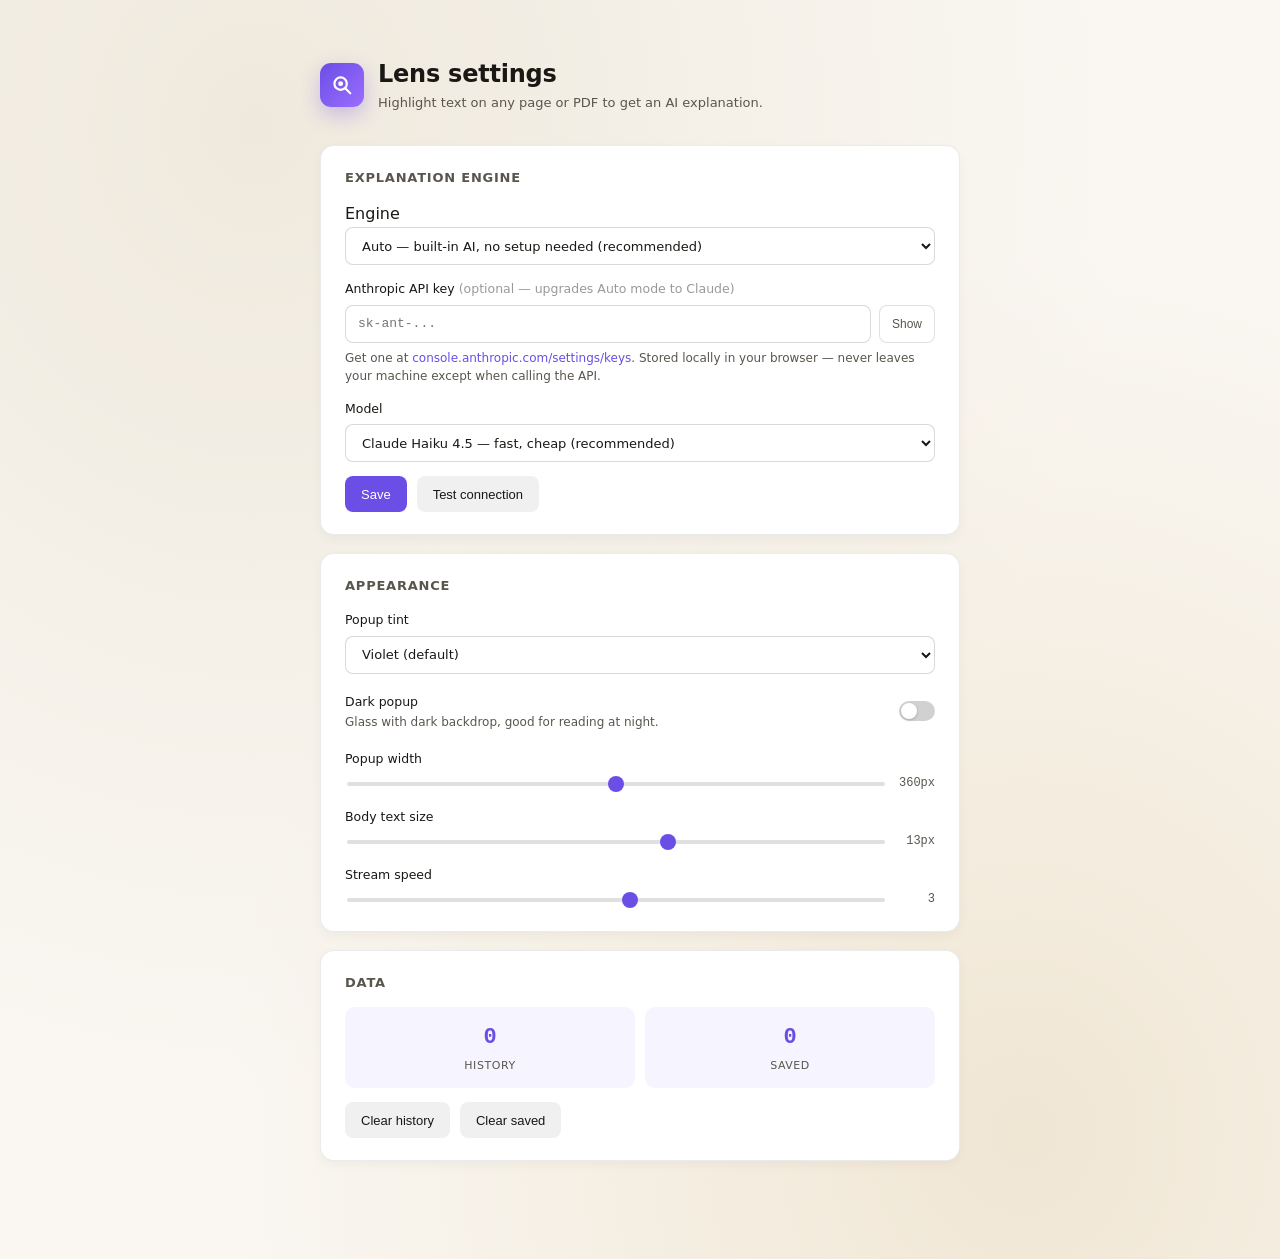
==== extension/options.html @ 36e29a1b "Make built-in AI work out of the box as the default engine The extension's zero-setup vision — insta" ====
<!DOCTYPE html>
<html lang="en">
<head>


<meta charset="UTF-8" />
<meta name="viewport" content="width=device-width, initial-scale=1" />
<title>Lens — Settings</title>
<style>
  :root {
    --accent: #6b4ee6;
    --ink: #1a1814;
    --ink-soft: #5a564e;
    --ink-faint: #8a8378;
    --bg: #faf7f2;
    --card: #ffffff;
    --rule: rgba(0,0,0,.08);
  }
  * { box-sizing: border-box; }
  body {
    margin: 0;
    background:
      radial-gradient(ellipse at 20% 10%, #efe9dd 0%, transparent 60%),
      radial-gradient(ellipse at 80% 90%, #f0e6d4 0%, transparent 55%),
      var(--bg);
    color: var(--ink);
    font-family: -apple-system, BlinkMacSystemFont, "Inter", system-ui, sans-serif;
    line-height: 1.55;
    min-height: 100vh;
    padding: 56px 24px 80px;
  }
  .wrap { max-width: 640px; margin: 0 auto; }
  .header {
    display: flex;
    align-items: center;
    gap: 14px;
    margin-bottom: 32px;
  }
  .logo {
    width: 44px; height: 44px;
    border-radius: 11px;
    background: linear-gradient(135deg, #6b4ee6, #9b6dff);
    color: #fff;
    display: flex; align-items: center; justify-content: center;
    box-shadow: 0 8px 20px rgba(107,78,230,.3);
  }
  h1 { font-size: 24px; margin: 0; font-weight: 600; letter-spacing: -0.01em; }
  .header-sub { color: var(--ink-soft); font-size: 13px; }
  .card {
    background: var(--card);
    border: 0.5px solid var(--rule);
    border-radius: 14px;
    padding: 22px 24px;
    box-shadow: 0 1px 0 rgba(255,255,255,.6) inset, 0 4px 12px rgba(0,0,0,.04);
    margin-bottom: 18px;
  }
  .card-title {
    font-size: 13px;
    font-weight: 600;
    text-transform: uppercase;
    letter-spacing: 0.06em;
    color: var(--ink-soft);
    margin: 0 0 14px;
  }
  label { display: block; margin-bottom: 14px; }
  label:last-child { margin-bottom: 0; }
  .lbl {
    display: block;
    font-size: 12.5px;
    font-weight: 500;
    margin-bottom: 6px;
    color: var(--ink);
  }
  .hint {
    font-size: 12px;
    color: var(--ink-soft);
    margin-top: 6px;
    line-height: 1.5;
  }
  .hint a { color: var(--accent); text-decoration: none; font-weight: 500; }
  .hint a:hover { text-decoration: underline; }
  input[type="text"], input[type="password"], select {
    width: 100%;
    height: 38px;
    padding: 0 12px;
    border: 0.5px solid rgba(0,0,0,.15);
    border-radius: 8px;
    background: #fff;
    font: inherit;
    font-size: 13px;
    color: var(--ink);
    outline: none;
    transition: border-color 0.12s, box-shadow 0.12s;
    font-family: ui-monospace, "SF Mono", Menlo, monospace;
  }
  select { font-family: inherit; }
  input:focus, select:focus {
    border-color: var(--accent);
    box-shadow: 0 0 0 3px rgba(107,78,230,.16);
  }
  .row {
    display: flex;
    gap: 8px;
    align-items: center;
  }
  .row > input { flex: 1; }
  .row .show-btn {
    height: 38px;
    padding: 0 12px;
    border: 0.5px solid rgba(0,0,0,.12);
    background: #fff;
    border-radius: 8px;
    font-size: 12px;
    color: var(--ink-soft);
    cursor: pointer;
  }
  .row .show-btn:hover { background: rgba(0,0,0,.04); }
  .btn-row {
    display: flex;
    gap: 10px;
    margin-top: 4px;
    align-items: center;
  }
  .btn {
    height: 36px;
    padding: 0 16px;
    border: 0;
    border-radius: 8px;
    background: var(--accent);
    color: #fff;
    font-size: 13px;
    font-weight: 500;
    cursor: pointer;
  }
  .btn:hover { background: #5a3fd9; }
  .btn.secondary {
    background: rgba(0,0,0,.06);
    color: var(--ink);
  }
  .btn.secondary:hover { background: rgba(0,0,0,.1); }
  .status {
    font-size: 12px;
    color: var(--ink-soft);
    margin-left: 8px;
  }
  .status.ok { color: #1f8a5b; }
  .status.err { color: #b91c1c; }
  .slider-row {
    display: grid;
    grid-template-columns: 1fr auto;
    gap: 12px;
    align-items: center;
  }
  input[type="range"] {
    -webkit-appearance: none;
    width: 100%;
    height: 4px;
    border-radius: 999px;
    background: rgba(0,0,0,.12);
    outline: none;
  }
  input[type="range"]::-webkit-slider-thumb {
    -webkit-appearance: none;
    width: 16px; height: 16px;
    border-radius: 50%;
    background: var(--accent);
    cursor: pointer;
  }
  .val {
    font-family: ui-monospace, "SF Mono", Menlo, monospace;
    font-size: 12px;
    color: var(--ink-soft);
    min-width: 40px;
    text-align: right;
  }
  .toggle-row {
    display: flex;
    align-items: center;
    justify-content: space-between;
    padding: 4px 0;
  }
  .toggle {
    position: relative;
    width: 36px; height: 20px;
    border: 0;
    border-radius: 999px;
    background: rgba(0,0,0,.18);
    cursor: pointer;
    transition: background 0.15s;
  }
  .toggle[data-on="1"] { background: var(--accent); }
  .toggle i {
    position: absolute;
    top: 2px; left: 2px;
    width: 16px; height: 16px;
    border-radius: 50%;
    background: #fff;
    box-shadow: 0 1px 3px rgba(0,0,0,.2);
    transition: transform 0.15s;
  }
  .toggle[data-on="1"] i { transform: translateX(16px); }

  .stats {
    display: grid;
    grid-template-columns: repeat(2, 1fr);
    gap: 10px;
    margin-top: 8px;
  }
  .stat {
    padding: 14px;
    background: rgba(107,78,230,.06);
    border-radius: 10px;
    text-align: center;
  }
  .stat-n {
    font-size: 22px;
    font-weight: 600;
    color: var(--accent);
    font-family: ui-monospace, "SF Mono", Menlo, monospace;
  }
  .stat-l {
    font-size: 11px;
    color: var(--ink-soft);
    text-transform: uppercase;
    letter-spacing: 0.05em;
    margin-top: 2px;
  }
  .danger { color: #b91c1c; }
  .danger:hover { background: rgba(185,28,28,.08); }
</style>
</head>
<body>
<div class="wrap">
  <div class="header">
    <div class="logo">
      <svg width="22" height="22" viewBox="0 0 16 16" fill="none">
        <circle cx="7" cy="7" r="4.5" stroke="currentColor" stroke-width="1.6"/>
        <path d="M10.5 10.5L14 14" stroke="currentColor" stroke-width="1.6" stroke-linecap="round"/>
        <circle cx="7" cy="7" r="1.8" fill="currentColor"/>
      </svg>
    </div>
    <div>
      <h1>Lens settings</h1>
      <div class="header-sub">Highlight text on any page or PDF to get an AI explanation.</div>
    </div>
  </div>

  <div class="card">
    <div class="card-title">Explanation engine</div>
    <label>
      <span>Engine</span>
      <select id="engine">
        <option value="auto">Auto — built-in AI, no setup needed (recommended)</option>
        <option value="builtin">Built-in AI only — on-device, free, no key needed</option>
        <option value="cloud">Claude API — highest quality, needs your Anthropic key</option>
      </select>
      <div class="hint" id="engineStatus" style="margin-top:6px;font-size:12px;color:#777"></div>
      <button class="btn secondary" id="downloadBtn" style="display:none;margin-top:6px">Download built-in model</button>
    </label>

    <label>
      <span class="lbl">Anthropic API key <span style="font-weight:400;color:#999">(optional — upgrades Auto mode to Claude)</span></span>
      <div class="row">
        <input type="password" id="apiKey" placeholder="sk-ant-..." autocomplete="off" spellcheck="false" />
        <button class="show-btn" id="showBtn" type="button">Show</button>
      </div>
      <div class="hint">
        Get one at <a href="https://console.anthropic.com/settings/keys" target="_blank" rel="noreferrer">console.anthropic.com/settings/keys</a>. Stored locally in your browser — never leaves your machine except when calling the API.
      </div>
    </label>
    <label>
      <span class="lbl">Model</span>
      <select id="model">
        <option value="claude-haiku-4-5-20251001">Claude Haiku 4.5 — fast, cheap (recommended)</option>
        <option value="claude-sonnet-4-6">Claude Sonnet 4.6 — slower, more thorough</option>
        <option value="claude-opus-4-7">Claude Opus 4.7 — most capable</option>
      </select>
    </label>
    <div class="btn-row">
      <button class="btn" id="saveBtn">Save</button>
      <button class="btn secondary" id="testBtn">Test connection</button>
      <span class="status" id="status"></span>
    </div>
  </div>

  <div class="card">
    <div class="card-title">Appearance</div>
    <label>
      <span class="lbl">Popup tint</span>
      <select id="tint">
        <option value="violet">Violet (default)</option>
        <option value="slate">Slate</option>
        <option value="amber">Amber</option>
      </select>
    </label>
    <div class="toggle-row">
      <div>
        <div class="lbl" style="margin-bottom:0">Dark popup</div>
        <div class="hint" style="margin-top:2px">Glass with dark backdrop, good for reading at night.</div>
      </div>
      <button class="toggle" id="dark" data-on="0"><i></i></button>
    </div>
    <label style="margin-top:14px">
      <span class="lbl">Popup width</span>
      <div class="slider-row">
        <input type="range" id="popupWidth" min="280" max="460" step="10" />
        <span class="val" id="popupWidthVal">360px</span>
      </div>
    </label>
    <label>
      <span class="lbl">Body text size</span>
      <div class="slider-row">
        <input type="range" id="fontSize" min="11" max="16" step="1" />
        <span class="val" id="fontSizeVal">13px</span>
      </div>
    </label>
    <label>
      <span class="lbl">Stream speed</span>
      <div class="slider-row">
        <input type="range" id="streamSpeed" min="1" max="20" step="1" />
        <span class="val" id="streamSpeedVal">3</span>
      </div>
    </label>
  </div>

  <div class="card">
    <div class="card-title">Data</div>
    <div class="stats">
      <div class="stat"><div class="stat-n" id="historyCount">0</div><div class="stat-l">history</div></div>
      <div class="stat"><div class="stat-n" id="savedCount">0</div><div class="stat-l">saved</div></div>
    </div>
    <div class="btn-row" style="margin-top:14px">
      <button class="btn secondary" id="clearHistory">Clear history</button>
      <button class="btn secondary" id="clearSaved">Clear saved</button>
    </div>
  </div>
</div>
<script src="options.js"></script>
</body>
</html>
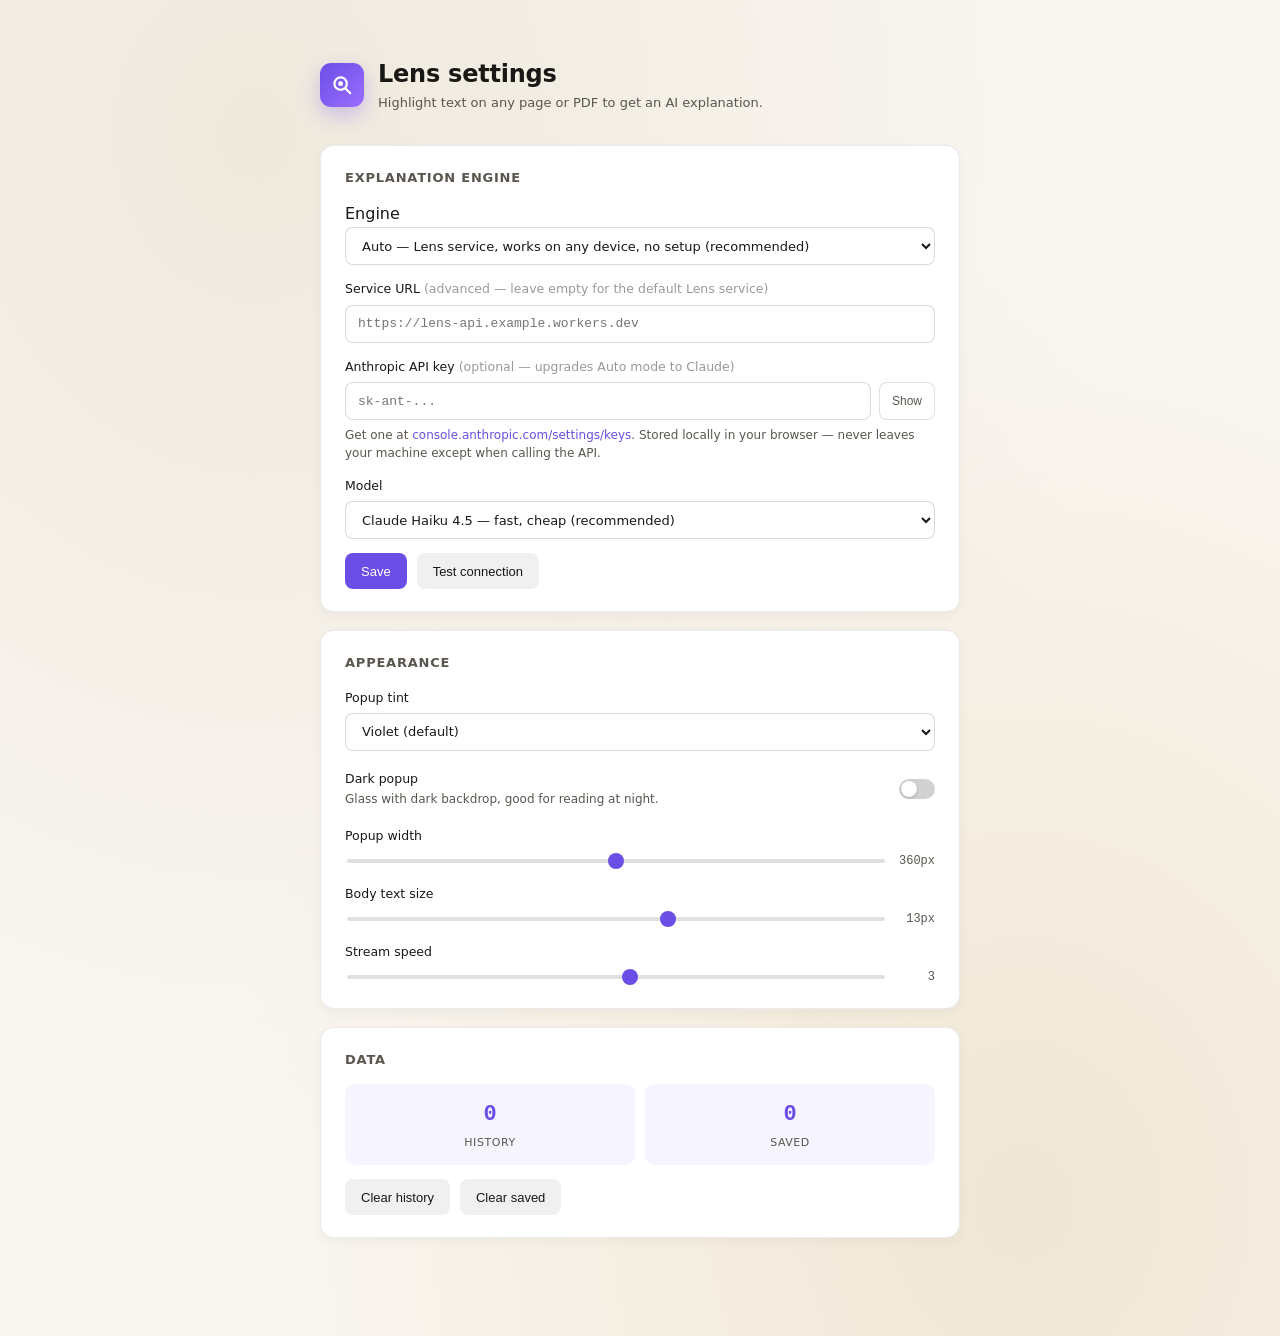
==== commit a27bee86: "Add the Lens explanation service: cloud engine that works on any hardware Pivot the default engine f" ====
--- a/extension/options.html
+++ b/extension/options.html
@@ -250,12 +250,18 @@
     <label>
       <span>Engine</span>
       <select id="engine">
-        <option value="auto">Auto — built-in AI, no setup needed (recommended)</option>
-        <option value="builtin">Built-in AI only — on-device, free, no key needed</option>
+        <option value="auto">Auto — Lens service, works on any device, no setup (recommended)</option>
+        <option value="lens">Lens service only — free cloud, no key needed</option>
+        <option value="builtin">Built-in AI only — on-device, private, needs supported hardware</option>
         <option value="cloud">Claude API — highest quality, needs your Anthropic key</option>
       </select>
       <div class="hint" id="engineStatus" style="margin-top:6px;font-size:12px;color:#777"></div>
       <button class="btn secondary" id="downloadBtn" style="display:none;margin-top:6px">Download built-in model</button>
+    </label>
+
+    <label>
+      <span class="lbl">Service URL <span style="font-weight:400;color:#999">(advanced — leave empty for the default Lens service)</span></span>
+      <input type="text" id="serverUrl" placeholder="https://lens-api.example.workers.dev" autocomplete="off" spellcheck="false" />
     </label>
 
     <label>
